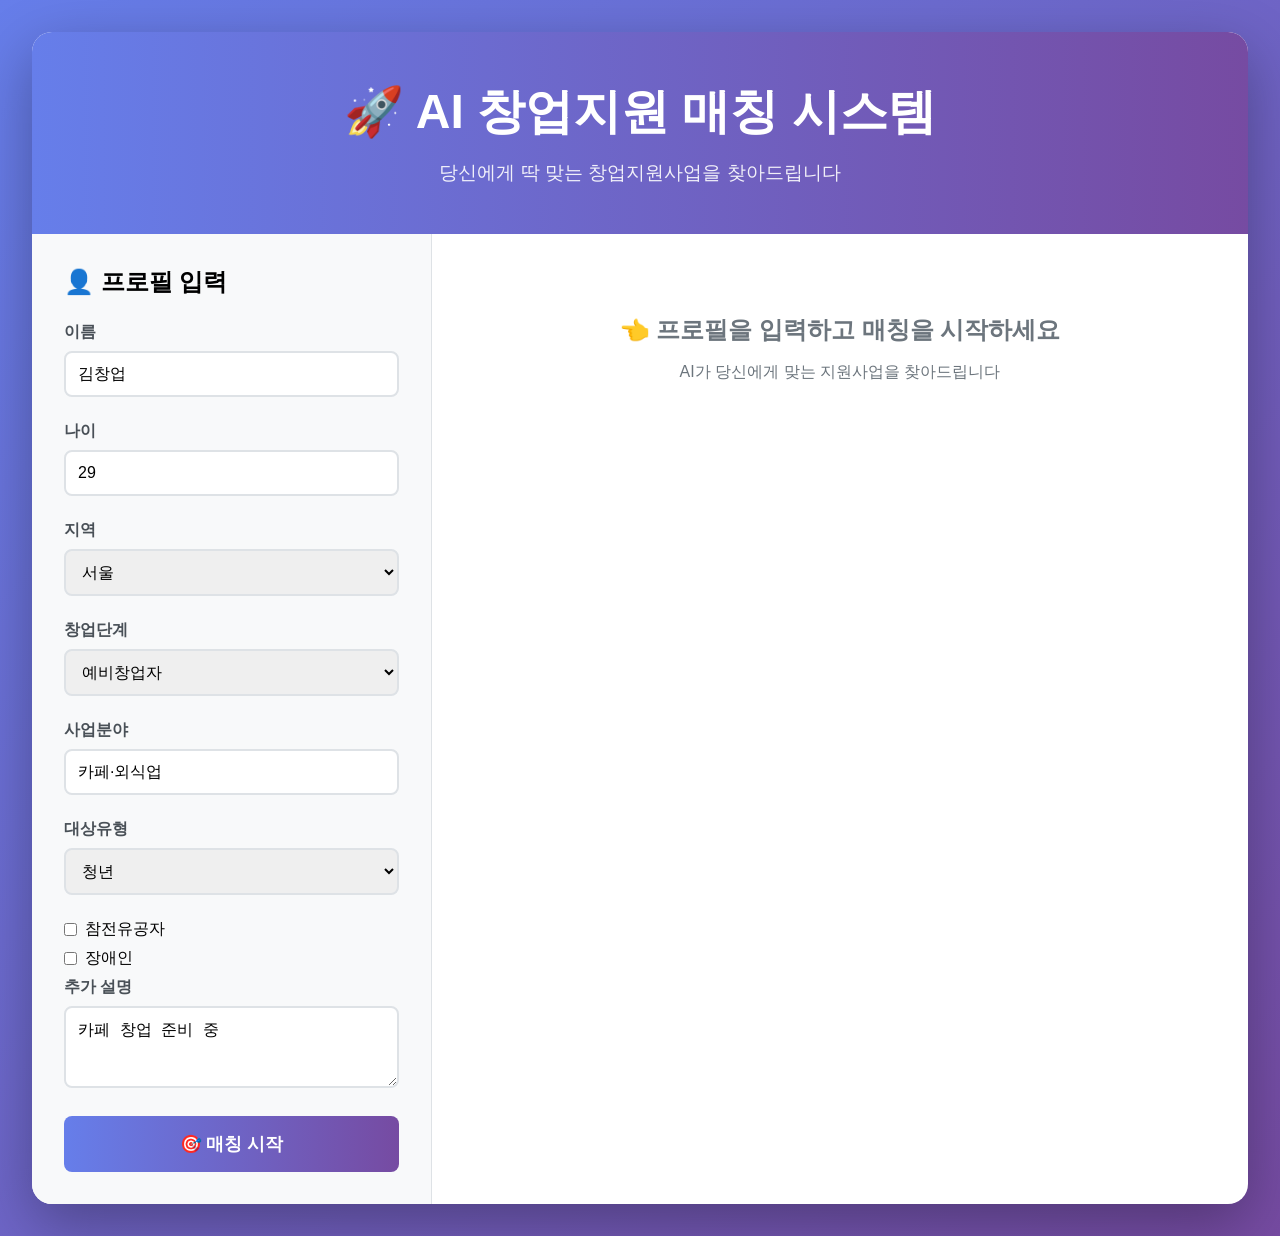
==== web/templates/index.html @ 9f339b98 "first commit" ====
<!DOCTYPE html>
<html lang="ko">
<head>
    <meta charset="UTF-8">
    <meta name="viewport" content="width=device-width, initial-scale=1.0">
    <title>🚀 창업지원 매칭 시스템</title>
    <style>
        * { margin: 0; padding: 0; box-sizing: border-box; }
        
        body {
            font-family: 'Segoe UI', Tahoma, Geneva, Verdana, sans-serif;
            background: linear-gradient(135deg, #667eea 0%, #764ba2 100%);
            min-height: 100vh;
            padding: 2rem;
        }
        
        .container {
            max-width: 1400px;
            margin: 0 auto;
            background: white;
            border-radius: 20px;
            overflow: hidden;
            box-shadow: 0 20px 60px rgba(0,0,0,0.3);
        }
        
        .header {
            background: linear-gradient(90deg, #667eea 0%, #764ba2 100%);
            color: white;
            padding: 3rem 2rem;
            text-align: center;
        }
        
        .header h1 {
            font-size: 3rem;
            margin-bottom: 1rem;
        }
        
        .header p {
            font-size: 1.2rem;
            opacity: 0.9;
        }
        
        .main {
            display: flex;
            min-height: 600px;
        }
        
        .sidebar {
            width: 400px;
            background: #f8f9fa;
            padding: 2rem;
            border-right: 1px solid #dee2e6;
            overflow-y: auto;
        }
        
        .content {
            flex: 1;
            padding: 2rem;
            overflow-y: auto;
        }
        
        .form-group {
            margin-bottom: 1.5rem;
        }
        
        .form-group label {
            display: block;
            font-weight: 600;
            margin-bottom: 0.5rem;
            color: #495057;
        }
        
        .form-group input,
        .form-group select,
        .form-group textarea {
            width: 100%;
            padding: 0.75rem;
            border: 2px solid #dee2e6;
            border-radius: 8px;
            font-size: 1rem;
            transition: border-color 0.3s;
        }
        
        .form-group input:focus,
        .form-group select:focus,
        .form-group textarea:focus {
            outline: none;
            border-color: #667eea;
        }
        
        .checkbox-group {
            display: flex;
            align-items: center;
            margin: 0.5rem 0;
        }
        
        .checkbox-group input {
            width: auto;
            margin-right: 0.5rem;
        }
        
        .btn-primary {
            width: 100%;
            padding: 1rem;
            background: linear-gradient(90deg, #667eea 0%, #764ba2 100%);
            color: white;
            border: none;
            border-radius: 8px;
            font-size: 1.1rem;
            font-weight: bold;
            cursor: pointer;
            transition: transform 0.2s;
        }
        
        .btn-primary:hover {
            transform: translateY(-2px);
        }
        
        .btn-primary:active {
            transform: translateY(0);
        }
        
        .stats {
            display: grid;
            grid-template-columns: repeat(auto-fit, minmax(200px, 1fr));
            gap: 1rem;
            margin-bottom: 2rem;
        }
        
        .stat-card {
            background: linear-gradient(135deg, #667eea 0%, #764ba2 100%);
            color: white;
            padding: 1.5rem;
            border-radius: 10px;
            text-align: center;
        }
        
        .stat-card h3 {
            font-size: 2rem;
            margin-bottom: 0.5rem;
        }
        
        .stat-card p {
            opacity: 0.9;
        }
        
        .match-card {
            background: white;
            border-radius: 10px;
            padding: 1.5rem;
            margin-bottom: 1rem;
            border-left: 5px solid #667eea;
            box-shadow: 0 2px 8px rgba(0,0,0,0.1);
            transition: transform 0.2s;
        }
        
        .match-card:hover {
            transform: translateX(5px);
        }
        
        .match-card.priority-high { border-left-color: #ef5350; }
        .match-card.priority-medium { border-left-color: #ffa726; }
        .match-card.priority-low { border-left-color: #66bb6a; }
        
        .match-card h3 {
            color: #2c3e50;
            margin-bottom: 1rem;
        }
        
        .match-meta {
            display: flex;
            gap: 1rem;
            margin-bottom: 1rem;
        }
        
        .badge {
            padding: 0.25rem 0.75rem;
            border-radius: 20px;
            font-size: 0.9rem;
        }
        
        .badge-score { background: #e3f2fd; color: #1976d2; }
        .badge-type { background: #f3e5f5; color: #7b1fa2; }
        .badge-priority { background: #fff3e0; color: #f57c00; }
        
        .loading {
            text-align: center;
            padding: 3rem;
        }
        
        .spinner {
            border: 4px solid #f3f3f3;
            border-top: 4px solid #667eea;
            border-radius: 50%;
            width: 50px;
            height: 50px;
            animation: spin 1s linear infinite;
            margin: 0 auto 1rem;
        }
        
        @keyframes spin {
            0% { transform: rotate(0deg); }
            100% { transform: rotate(360deg); }
        }
        
        .chat-container {
            margin-top: 2rem;
            border-top: 2px solid #dee2e6;
            padding-top: 2rem;
        }
        
        .chat-messages {
            max-height: 400px;
            overflow-y: auto;
            margin-bottom: 1rem;
            padding: 1rem;
            background: #f8f9fa;
            border-radius: 10px;
        }
        
        .chat-message {
            margin-bottom: 1rem;
            padding: 1rem;
            border-radius: 10px;
        }
        
        .chat-message.user {
            background: #e3f2fd;
            margin-left: 20%;
        }
        
        .chat-message.bot {
            background: #f3e5f5;
            margin-right: 20%;
        }
        
        .chat-input {
            display: flex;
            gap: 1rem;
        }
        
        .chat-input input {
            flex: 1;
        }
        
        .chat-input button {
            width: auto;
            padding: 0.75rem 2rem;
        }
    </style>
</head>
<body>
    <div class="container">
        <div class="header">
            <h1>🚀 AI 창업지원 매칭 시스템</h1>
            <p>당신에게 딱 맞는 창업지원사업을 찾아드립니다</p>
        </div>
        
        <div class="main">
            <!-- 사이드바: 프로필 입력 -->
            <div class="sidebar">
                <h2 style="margin-bottom: 1.5rem;">👤 프로필 입력</h2>
                <form id="profileForm">
                    <div class="form-group">
                        <label>이름</label>
                        <input type="text" id="name" value="김창업" required>
                    </div>
                    
                    <div class="form-group">
                        <label>나이</label>
                        <input type="number" id="age" value="29" min="18" max="60" required>
                    </div>
                    
                    <div class="form-group">
                        <label>지역</label>
                        <select id="region" required>
                            <option>서울</option>
                            <option>부산</option>
                            <option>경기</option>
                            <option>인천</option>
                            <option>대전</option>
                            <option>대구</option>
                            <option>광주</option>
                            <option>울산</option>
                            <option>세종</option>
                            <option>강원</option>
                            <option>충북</option>
                            <option>충남</option>
                            <option>전북</option>
                            <option>전남</option>
                            <option>경북</option>
                            <option>경남</option>
                            <option>제주</option>
                        </select>
                    </div>
                    
                    <div class="form-group">
                        <label>창업단계</label>
                        <select id="business_stage" required>
                            <option>예비창업자</option>
                            <option>3년이하</option>
                            <option>7년이하</option>
                            <option>10년이하</option>
                        </select>
                    </div>
                    
                    <div class="form-group">
                        <label>사업분야</label>
                        <input type="text" id="business_field" value="카페·외식업" required>
                    </div>
                    
                    <div class="form-group">
                        <label>대상유형</label>
                        <select id="target_type" required>
                            <option>청년</option>
                            <option>여성</option>
                            <option>일반</option>
                            <option>중장년</option>
                            <option>예비창업자</option>
                        </select>
                    </div>
                    
                    <div class="checkbox-group">
                        <input type="checkbox" id="is_veteran">
                        <label for="is_veteran">참전유공자</label>
                    </div>
                    
                    <div class="checkbox-group">
                        <input type="checkbox" id="is_disabled">
                        <label for="is_disabled">장애인</label>
                    </div>
                    
                    <div class="form-group">
                        <label>추가 설명</label>
                        <textarea id="additional_context" rows="3">카페 창업 준비 중</textarea>
                    </div>
                    
                    <button type="submit" class="btn-primary">🎯 매칭 시작</button>
                </form>
            </div>
            
            <!-- 메인 콘텐츠: 결과 표시 -->
            <div class="content">
                <div id="results">
                    <div style="text-align: center; padding: 3rem; color: #6c757d;">
                        <h2>👈 프로필을 입력하고 매칭을 시작하세요</h2>
                        <p style="margin-top: 1rem;">AI가 당신에게 맞는 지원사업을 찾아드립니다</p>
                    </div>
                </div>
                
                <!-- 챗봇 영역 -->
                <div id="chatSection" class="chat-container" style="display: none;">
                    <h2>💬 AI 상담 챗봇</h2>
                    <div id="chatMessages" class="chat-messages"></div>
                    <div class="chat-input">
                        <input type="text" id="chatInput" placeholder="질문을 입력하세요...">
                        <button class="btn-primary" onclick="sendChat()">전송</button>
                    </div>
                </div>
            </div>
        </div>
    </div>
    
    <script>
        let currentProfile = null;
        let chatHistory = [];
        
        // 프로필 제출
        document.getElementById('profileForm').addEventListener('submit', async (e) => {
            e.preventDefault();
            
            currentProfile = {
                name: document.getElementById('name').value,
                age: parseInt(document.getElementById('age').value),
                region: document.getElementById('region').value,
                business_stage: document.getElementById('business_stage').value,
                business_field: document.getElementById('business_field').value,
                target_type: document.getElementById('target_type').value,
                is_veteran: document.getElementById('is_veteran').checked,
                is_disabled: document.getElementById('is_disabled').checked,
                additional_context: document.getElementById('additional_context').value
            };
            
            // 로딩 표시
            document.getElementById('results').innerHTML = `
                <div class="loading">
                    <div class="spinner"></div>
                    <p>매칭 중입니다... 잠시만 기다려주세요</p>
                </div>
            `;
            
            try {
                const response = await fetch('/api/match', {
                    method: 'POST',
                    headers: { 'Content-Type': 'application/json' },
                    body: JSON.stringify(currentProfile)
                });
                
                const report = await response.json();
                displayResults(report);
                
                // 챗봇 활성화
                document.getElementById('chatSection').style.display = 'block';
                
            } catch (error) {
                document.getElementById('results').innerHTML = `
                    <div style="text-align: center; padding: 3rem; color: #dc3545;">
                        <h2>❌ 오류 발생</h2>
                        <p>${error.message}</p>
                    </div>
                `;
            }
        });
        
        // 결과 표시
        function displayResults(report) {
            let html = '';
            
            // 통계
            html += `
                <div class="stats">
                    <div class="stat-card">
                        <h3>${report.total_matches}</h3>
                        <p>총 매칭</p>
                    </div>
                    <div class="stat-card">
                        <h3>${report.by_priority.HIGH || 0}</h3>
                        <p>고우선순위</p>
                    </div>
                    <div class="stat-card">
                        <h3>${report.by_priority.MEDIUM || 0}</h3>
                        <p>중우선순위</p>
                    </div>
                    <div class="stat-card">
                        <h3>${report.by_priority.LOW || 0}</h3>
                        <p>저우선순위</p>
                    </div>
                </div>
            `;
            
            // LLM 요약
            if (report.llm_summary) {
                html += `
                    <div style="background: #e8f5e9; padding: 1.5rem; border-radius: 10px; margin-bottom: 2rem;">
                        <strong>🧠 AI 분석:</strong> ${report.llm_summary}
                    </div>
                `;
            }
            
            // 매칭 결과
            html += '<h2>🏆 추천 지원사업</h2>';
            report.recommendations.forEach(match => {
                html += `
                    <div class="match-card priority-${match.priority.toLowerCase()}">
                        <h3>🏆 ${match.rank}위. ${match.title}</h3>
                        <div class="match-meta">
                            <span class="badge badge-score">📊 ${match.match_score.toFixed(1)}점</span>
                            <span class="badge badge-type">📂 ${match.data_type}</span>
                            <span class="badge badge-priority">🔥 ${match.priority}</span>
                        </div>
                        <p style="color: #666; margin-bottom: 0.5rem;">${match.summary.substring(0, 200)}...</p>
                        <p style="color: #999; font-size: 0.9rem;">📅 마감: ${match.deadline}</p>
                        <details style="margin-top: 1rem;">
                            <summary style="cursor: pointer; font-weight: 600;">📋 매칭 이유 보기</summary>
                            <ul style="margin-top: 0.5rem; padding-left: 1.5rem;">
                                ${match.reasons.map(r => `<li>${r}</li>`).join('')}
                            </ul>
                        </details>
                    </div>
                `;
            });
            
            document.getElementById('results').innerHTML = html;
        }
        
        // 채팅 전송
        async function sendChat() {
            const input = document.getElementById('chatInput');
            const question = input.value.trim();
            if (!question || !currentProfile) return;
            
            // 사용자 메시지 표시
            addChatMessage('user', question);
            input.value = '';
            
            try {
                const response = await fetch('/api/chat', {
                    method: 'POST',
                    headers: { 'Content-Type': 'application/json' },
                    body: JSON.stringify({
                        profile: currentProfile,
                        question: question,
                        history: chatHistory
                    })
                });
                
                const data = await response.json();
                addChatMessage('bot', data.answer);
                
                chatHistory.push({ user: question, bot: data.answer });
                
            } catch (error) {
                addChatMessage('bot', '❌ 오류가 발생했습니다: ' + error.message);
            }
        }
        
        function addChatMessage(role, text) {
            const messagesDiv = document.getElementById('chatMessages');
            const messageDiv = document.createElement('div');
            messageDiv.className = `chat-message ${role}`;
            messageDiv.textContent = text;
            messagesDiv.appendChild(messageDiv);
            messagesDiv.scrollTop = messagesDiv.scrollHeight;
        }
        
        // Enter로 채팅 전송
        document.getElementById('chatInput').addEventListener('keypress', (e) => {
            if (e.key === 'Enter') sendChat();
        });
    </script>
</body>
</html>
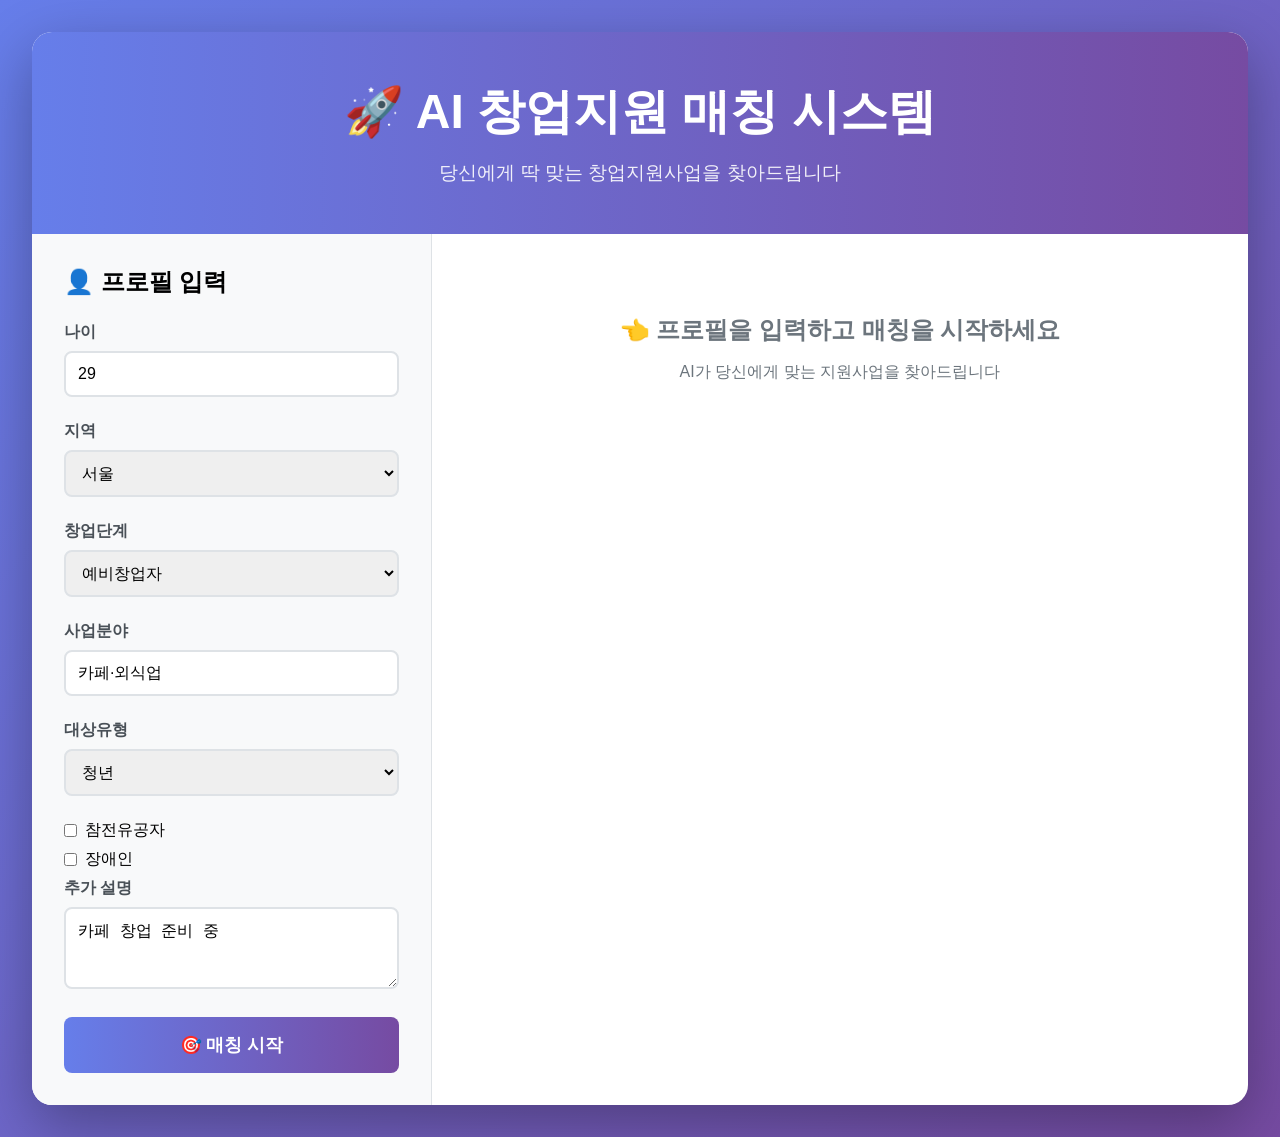
==== commit c2e21f7f: "local changes before pull" ====
--- a/web/templates/index.html
+++ b/web/templates/index.html
@@ -261,10 +261,7 @@
             <div class="sidebar">
                 <h2 style="margin-bottom: 1.5rem;">👤 프로필 입력</h2>
                 <form id="profileForm">
-                    <div class="form-group">
-                        <label>이름</label>
-                        <input type="text" id="name" value="김창업" required>
-                    </div>
+                    <!-- 이름 입력 제거 -->
                     
                     <div class="form-group">
                         <label>나이</label>
@@ -291,6 +288,7 @@
                             <option>경북</option>
                             <option>경남</option>
                             <option>제주</option>
+                            <option>전국</option>
                         </select>
                     </div>
                     
@@ -364,13 +362,32 @@
     <script>
         let currentProfile = null;
         let chatHistory = [];
+        let latestReport = null;  // 필터 적용용
+
+        const typeLabelMap = {
+            "business": "통합공고(사업정보)",
+            "announcement": "지원사업 공고",
+            "lecture": "창업 교육/강좌",
+            "space": "창업공간",
+            "center": "창업센터",
+            "product": "인증 제품",
+            "corporate": "인증 기업",
+            "content": "자료실 콘텐츠",
+            "statistical": "통계 보고서",
+            "institution": "지원기관",
+        };
+
+        function getTypeLabel(type) {
+            return typeLabelMap[type] || type || "기타";
+        }
         
         // 프로필 제출
         document.getElementById('profileForm').addEventListener('submit', async (e) => {
             e.preventDefault();
             
             currentProfile = {
-                name: document.getElementById('name').value,
+                // 이름은 UI에서 받지 않고 기본값 사용
+                name: "창업자",
                 age: parseInt(document.getElementById('age').value),
                 region: document.getElementById('region').value,
                 business_stage: document.getElementById('business_stage').value,
@@ -412,11 +429,25 @@
             }
         });
         
-        // 결과 표시
+        // 결과 표시 (상단 통계 + 필터 + 리스트)
         function displayResults(report) {
+            latestReport = report;
+
+            // NO_MATCH 처리
+            if (report.status && report.status === "NO_MATCH") {
+                document.getElementById('results').innerHTML = `
+                    <div style="text-align: center; padding: 3rem; color: #6c757d;">
+                        <h2>조건에 맞는 매칭 결과가 없습니다.</h2>
+                        <p>프로필 조건을 조금 넓혀서 다시 시도해 주세요.</p>
+                    </div>
+                `;
+                return;
+            }
+            
             let html = '';
             
             // 통계
+            const byPriority = report.by_priority || {};
             html += `
                 <div class="stats">
                     <div class="stat-card">
@@ -424,15 +455,15 @@
                         <p>총 매칭</p>
                     </div>
                     <div class="stat-card">
-                        <h3>${report.by_priority.HIGH || 0}</h3>
+                        <h3>${byPriority.HIGH || 0}</h3>
                         <p>고우선순위</p>
                     </div>
                     <div class="stat-card">
-                        <h3>${report.by_priority.MEDIUM || 0}</h3>
+                        <h3>${byPriority.MEDIUM || 0}</h3>
                         <p>중우선순위</p>
                     </div>
                     <div class="stat-card">
-                        <h3>${report.by_priority.LOW || 0}</h3>
+                        <h3>${byPriority.LOW || 0}</h3>
                         <p>저우선순위</p>
                     </div>
                 </div>
@@ -446,31 +477,86 @@
                     </div>
                 `;
             }
-            
-            // 매칭 결과
-            html += '<h2>🏆 추천 지원사업</h2>';
-            report.recommendations.forEach(match => {
-                html += `
+
+            // 데이터 유형 필터 추가
+            const allTypesSet = new Set(
+                (report.recommendations || []).map(m => m.data_type || "기타")
+            );
+            const allTypes = Array.from(allTypesSet);
+
+            html += `
+                <div class="form-group" style="max-width: 300px; margin-bottom: 2rem;">
+                    <label>데이터 유형 필터</label>
+                    <select id="typeFilter">
+                        <option value="all">전체</option>
+                        ${allTypes.map(t => `
+                            <option value="${t}">${getTypeLabel(t)}</option>
+                        `).join('')}
+                    </select>
+                </div>
+            `;
+
+            html += `
+                <h2>🏆 추천 지원사업</h2>
+                <div id="matchList"></div>
+            `;
+            
+            document.getElementById('results').innerHTML = html;
+
+            // 필터 이벤트 및 초기 렌더
+            const filterSelect = document.getElementById('typeFilter');
+            if (filterSelect) {
+                filterSelect.addEventListener('change', () => renderMatchList());
+            }
+            renderMatchList();
+        }
+
+        // 필터 기준으로 매칭 리스트 렌더링
+        function renderMatchList() {
+            if (!latestReport) return;
+
+            const filterSelect = document.getElementById('typeFilter');
+            const selected = filterSelect ? filterSelect.value : 'all';
+
+            let recs = latestReport.recommendations || [];
+            if (selected !== 'all') {
+                recs = recs.filter(m => (m.data_type || "기타") === selected);
+            }
+
+            let listHtml = '';
+            recs.forEach(match => {
+                const typeLabel = getTypeLabel(match.data_type);
+
+                listHtml += `
                     <div class="match-card priority-${match.priority.toLowerCase()}">
                         <h3>🏆 ${match.rank}위. ${match.title}</h3>
                         <div class="match-meta">
                             <span class="badge badge-score">📊 ${match.match_score.toFixed(1)}점</span>
-                            <span class="badge badge-type">📂 ${match.data_type}</span>
+                            <span class="badge badge-type">📂 ${typeLabel}</span>
                             <span class="badge badge-priority">🔥 ${match.priority}</span>
                         </div>
-                        <p style="color: #666; margin-bottom: 0.5rem;">${match.summary.substring(0, 200)}...</p>
+                        <p style="color: #666; margin-bottom: 0.5rem;">
+                            ${match.summary.substring(0, 200)}...
+                        </p>
                         <p style="color: #999; font-size: 0.9rem;">📅 마감: ${match.deadline}</p>
                         <details style="margin-top: 1rem;">
                             <summary style="cursor: pointer; font-weight: 600;">📋 매칭 이유 보기</summary>
                             <ul style="margin-top: 0.5rem; padding-left: 1.5rem;">
-                                ${match.reasons.map(r => `<li>${r}</li>`).join('')}
+                                ${(match.reasons || []).map(r => `<li>${r}</li>`).join('')}
                             </ul>
                         </details>
                     </div>
                 `;
             });
-            
-            document.getElementById('results').innerHTML = html;
+
+            const matchListDiv = document.getElementById('matchList');
+            if (matchListDiv) {
+                matchListDiv.innerHTML = listHtml || `
+                    <p style="color:#6c757d; padding:1rem 0;">
+                        선택한 유형에 해당하는 결과가 없습니다.
+                    </p>
+                `;
+            }
         }
         
         // 채팅 전송
